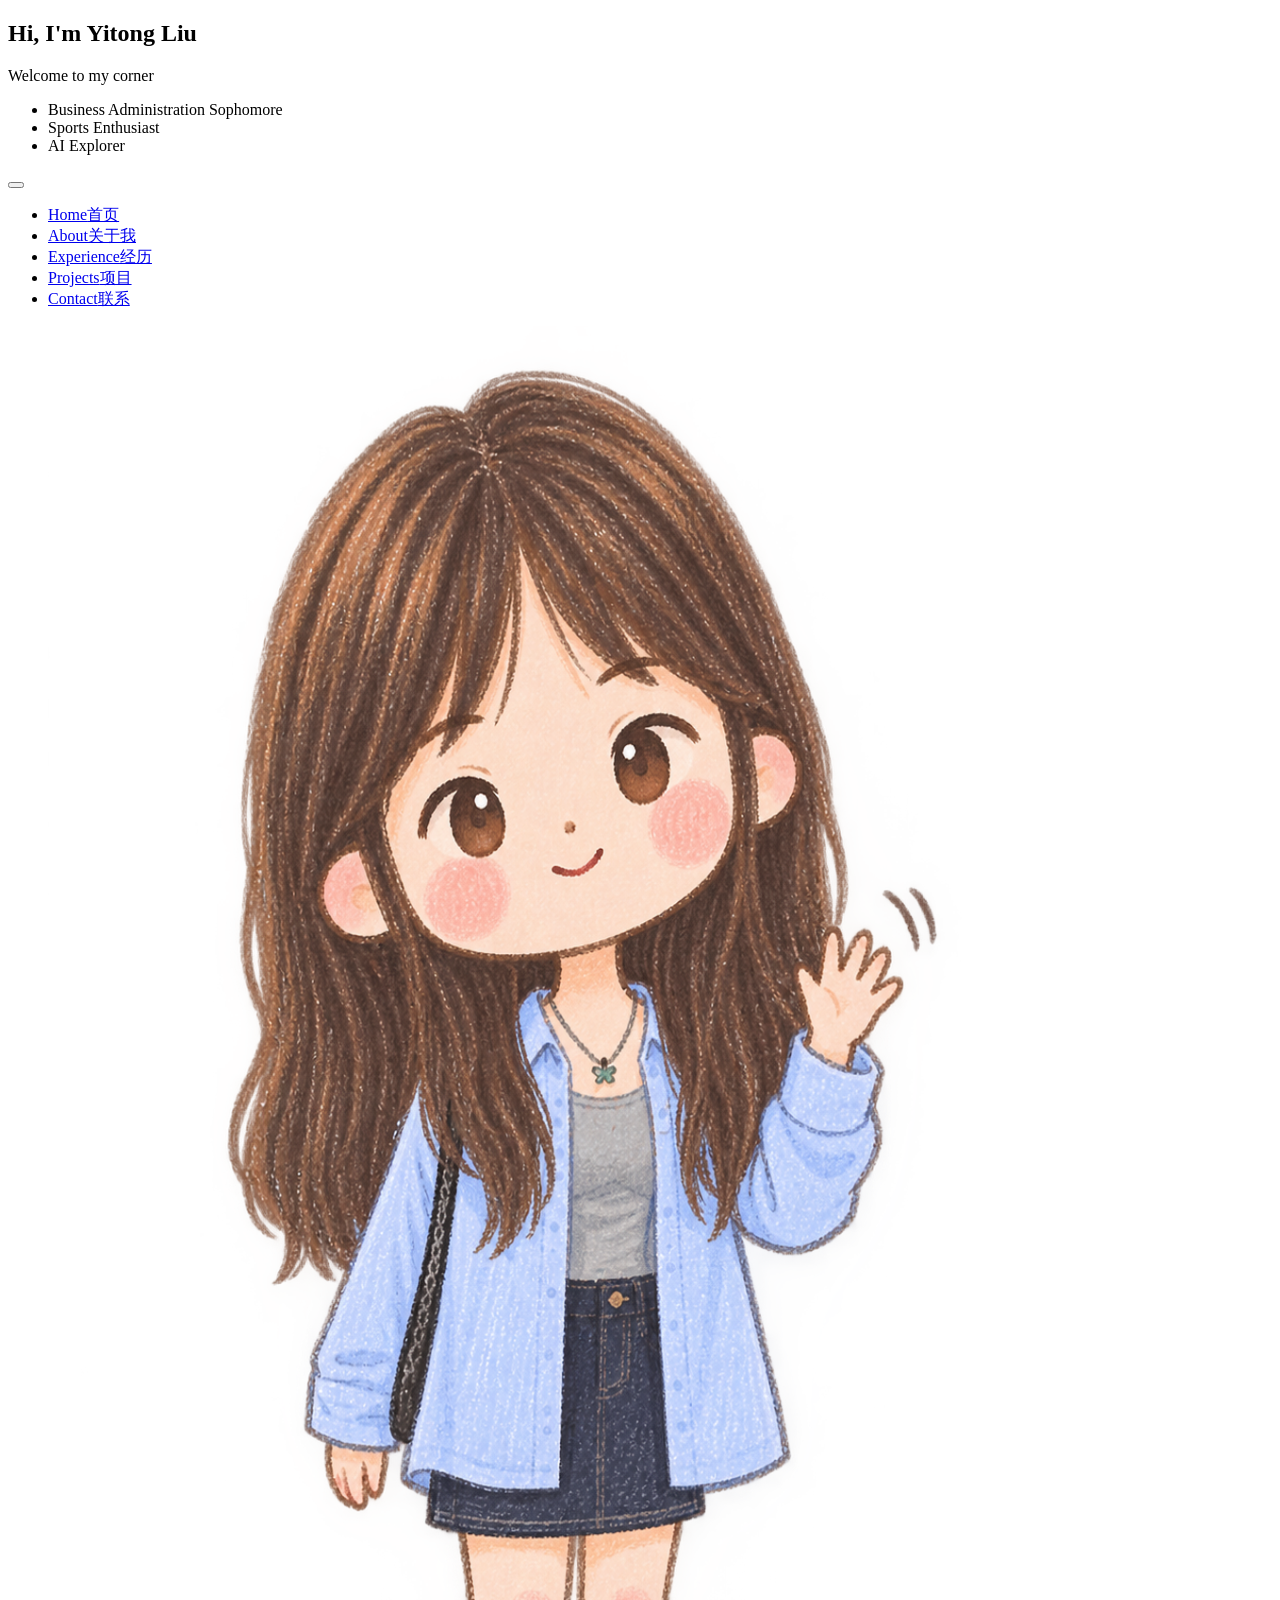
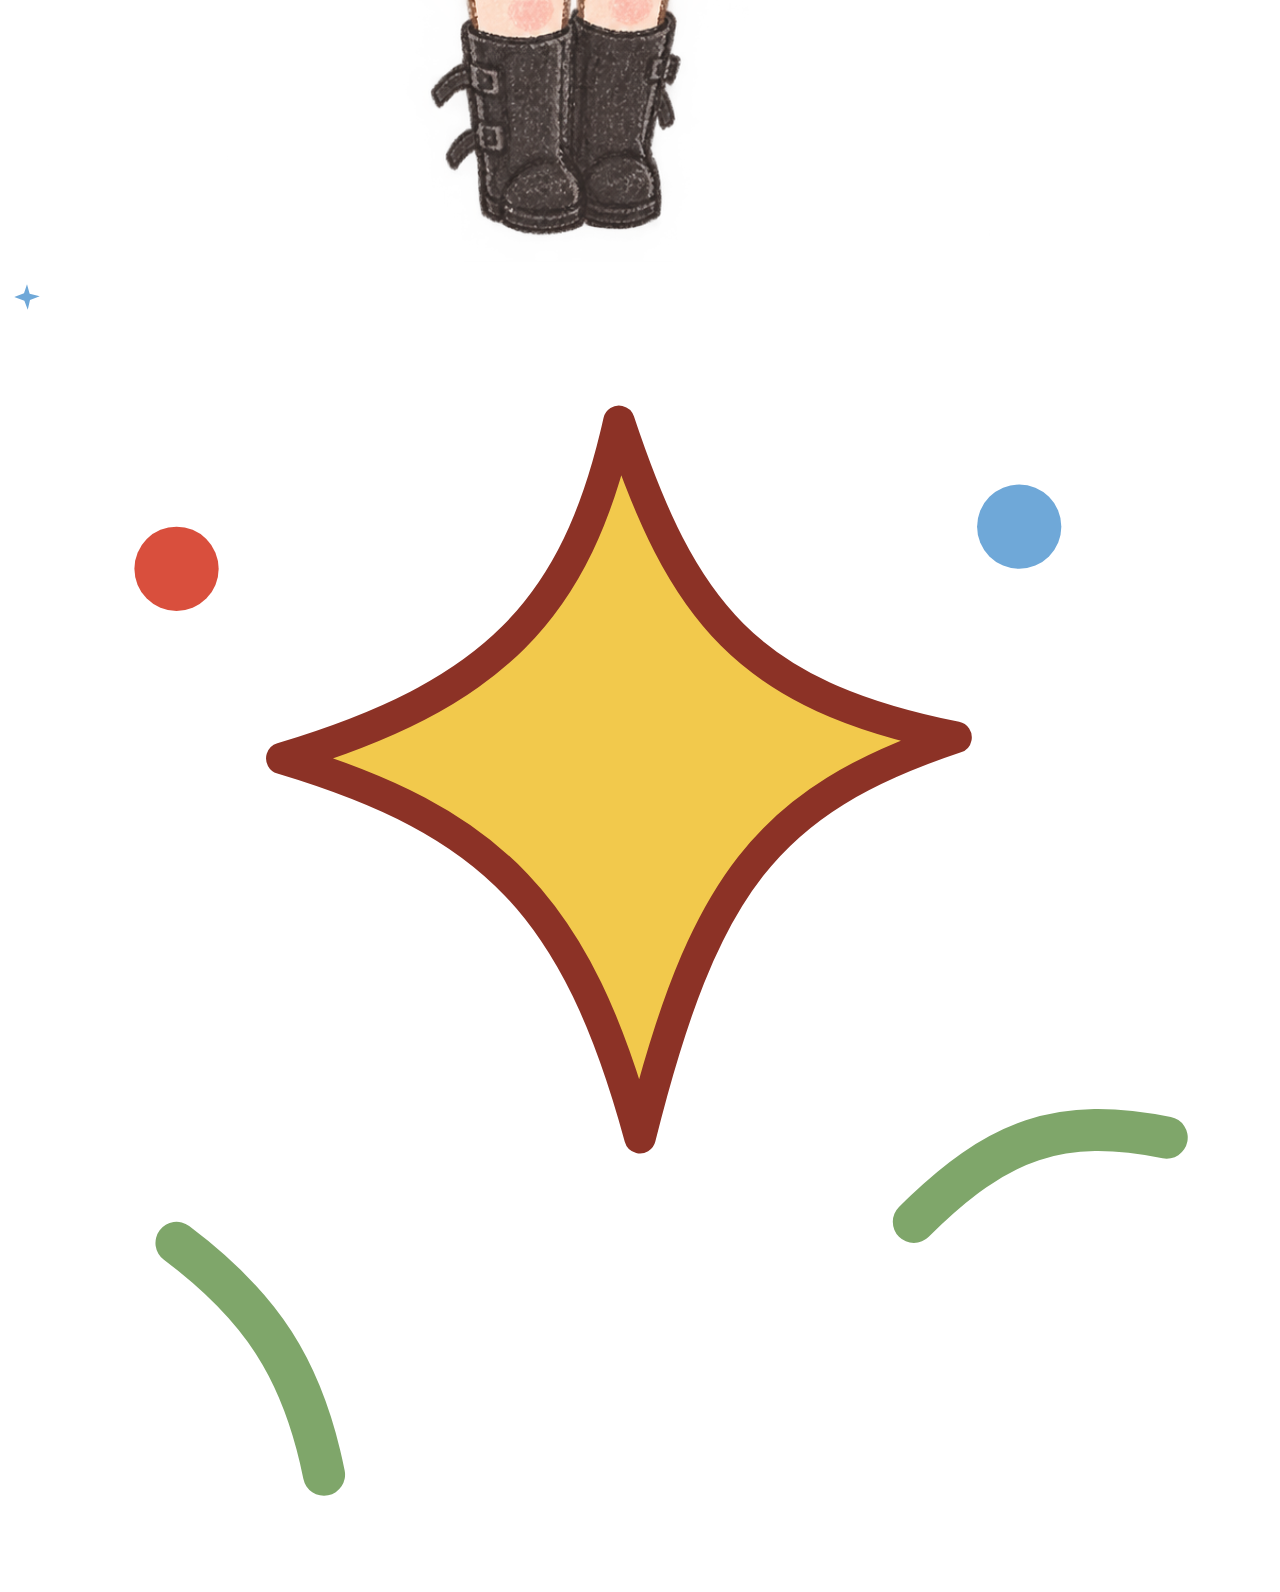
==== index.html @ 37c13857 "Add files via upload" ====
<!DOCTYPE html>
<html lang="zh-CN">
<head>
  <meta charset="UTF-8">
  <meta name="viewport" content="width=device-width, initial-scale=1.0">
  <!-- 【需填写】网站名称 -->
  <title>My Corner</title>
  <!-- 【需填写】网站简介，用于搜索引擎和分享卡片 -->
  <meta name="description" content="My Corner — Yitong Liu 的个人角落：AI Explorer · Business Administration Sophomore · Sports Enthusiast · Lifelong Learner。">
  <!-- 分享卡片基础信息（og:image 请后续替换为真实分享图 assets/images/og-cover.png） -->
  <meta property="og:title" content="My Corner">
  <meta property="og:description" content="Yitong Liu 的个人角落：经历、项目与联系。">
  <meta property="og:type" content="website">
  <!-- 【需填写】准备分享卡片图片，并替换为实际图片路径 -->
  <meta property="og:image" content="assets/images/og-cover.png">
  <link rel="icon" type="image/svg+xml" href="assets/images/favicon.svg">
  <link rel="stylesheet" href="assets/css/style.css">
</head>
<body class="home-page">

  <main class="hero">
    <div class="hero-inner">
      <!-- 左侧：个人介绍（仅英文关键词） -->
      <section class="hero-text" aria-label="个人介绍">
        <!-- 【需填写】姓名 -->
        <h1 class="hero-title">Hi, I'm Yitong Liu</h1>
        <!-- 【需填写】首页欢迎语 -->
        <p class="hero-name">Welcome to my corner</p>
        <!-- 【需填写】个人标签，可按需增删 -->
        <ul class="keywords">
          <li>Business Administration Sophomore</li>
          <li>Sports Enthusiast</li>
          <li>AI Explorer</li>
        </ul>
        <!-- 首页导航放在个人简介下方 -->
        <nav class="site-nav" aria-label="主导航">
          <button class="nav-toggle" type="button" aria-expanded="false" aria-controls="nav-menu" aria-label="打开菜单">
            <span></span><span></span><span></span>
          </button>
          <ul class="nav-menu" id="nav-menu">
            <li><a href="index.html" class="active" aria-current="page"><span class="nav-text"><span class="nav-en">Home</span><span class="nav-zh">首页</span></span></a></li>
            <li><a href="about.html"><span class="nav-text"><span class="nav-en">About</span><span class="nav-zh">关于我</span></span></a></li>
            <li><a href="experience.html"><span class="nav-text"><span class="nav-en">Experience</span><span class="nav-zh">经历</span></span></a></li>
            <li><a href="projects.html"><span class="nav-text"><span class="nav-en">Projects</span><span class="nav-zh">项目</span></span></a></li>
            <li><a href="contact.html"><span class="nav-text"><span class="nav-en">Contact</span><span class="nav-zh">联系</span></span></a></li>
          </ul>
        </nav>
      </section>

      <!-- 右侧：卡通人物形象与手绘装饰 -->
      <div class="hero-visual">
        <figure class="avatar-frame">
          <img src="character.svg" alt="Yitong Liu 的卡通形象" class="avatar-img">
        </figure>
        <span class="deco deco-apple parallax" aria-hidden="true">
          <img class="sway" src="assets/images/apple.svg" alt="">
        </span>
        <span class="deco deco-star parallax" aria-hidden="true">
          <svg viewBox="0 0 40 40" width="30" height="30"><path d="M20 3 L23.5 15.5 L37 19 L24 24 L21 37 L16.5 25 L3 20 L16 15 Z" fill="#6FA8D8"/></svg>
        </span>
        <span class="deco deco-apple-small parallax" aria-hidden="true">
          <img class="sway" src="assets/images/apple.svg" alt="">
        </span>
        <span class="deco deco-flower parallax" aria-hidden="true">
          <svg viewBox="0 0 60 60">
            <path d="M29 5 C32 14 35 18 45 20 C36 23 33 27 30 39 C27 28 23 24 13 21 C23 18 27 14 29 5 Z" fill="#F2C94C" stroke="#8C3226" stroke-width="1.5" stroke-linejoin="round"/>
            <path d="M43 43 C47 39 50 38 55 39 M8 44 C12 47 14 50 15 55" fill="none" stroke="#7FA66A" stroke-width="2" stroke-linecap="round"/>
            <circle cx="48" cy="10" r="2" fill="#6FA8D8"/>
            <circle cx="8" cy="12" r="2" fill="#D94F3D"/>
          </svg>
        </span>
      </div>
    </div>

  </main>

  <!-- ===== 访问统计（预留，填入 ID 后取消注释即可启用）=====
  Umami（推荐，需填写 website-id 后再取消本段注释）：
  <script defer src="https://cloud.umami.is/script.js" data-website-id="在这里填你的-website-id"></script>
  百度统计（需填写 ID 后再取消本段注释）：
  <script>var _hmt = _hmt || [];(function(){var hm=document.createElement("script");hm.src="https://hm.baidu.com/hm.js?在这里填你的ID";var s=document.getElementsByTagName("script")[0];s.parentNode.insertBefore(hm,s);})();</script>
  ============================================================ -->

  <script src="assets/js/main.js"></script>
</body>
</html>
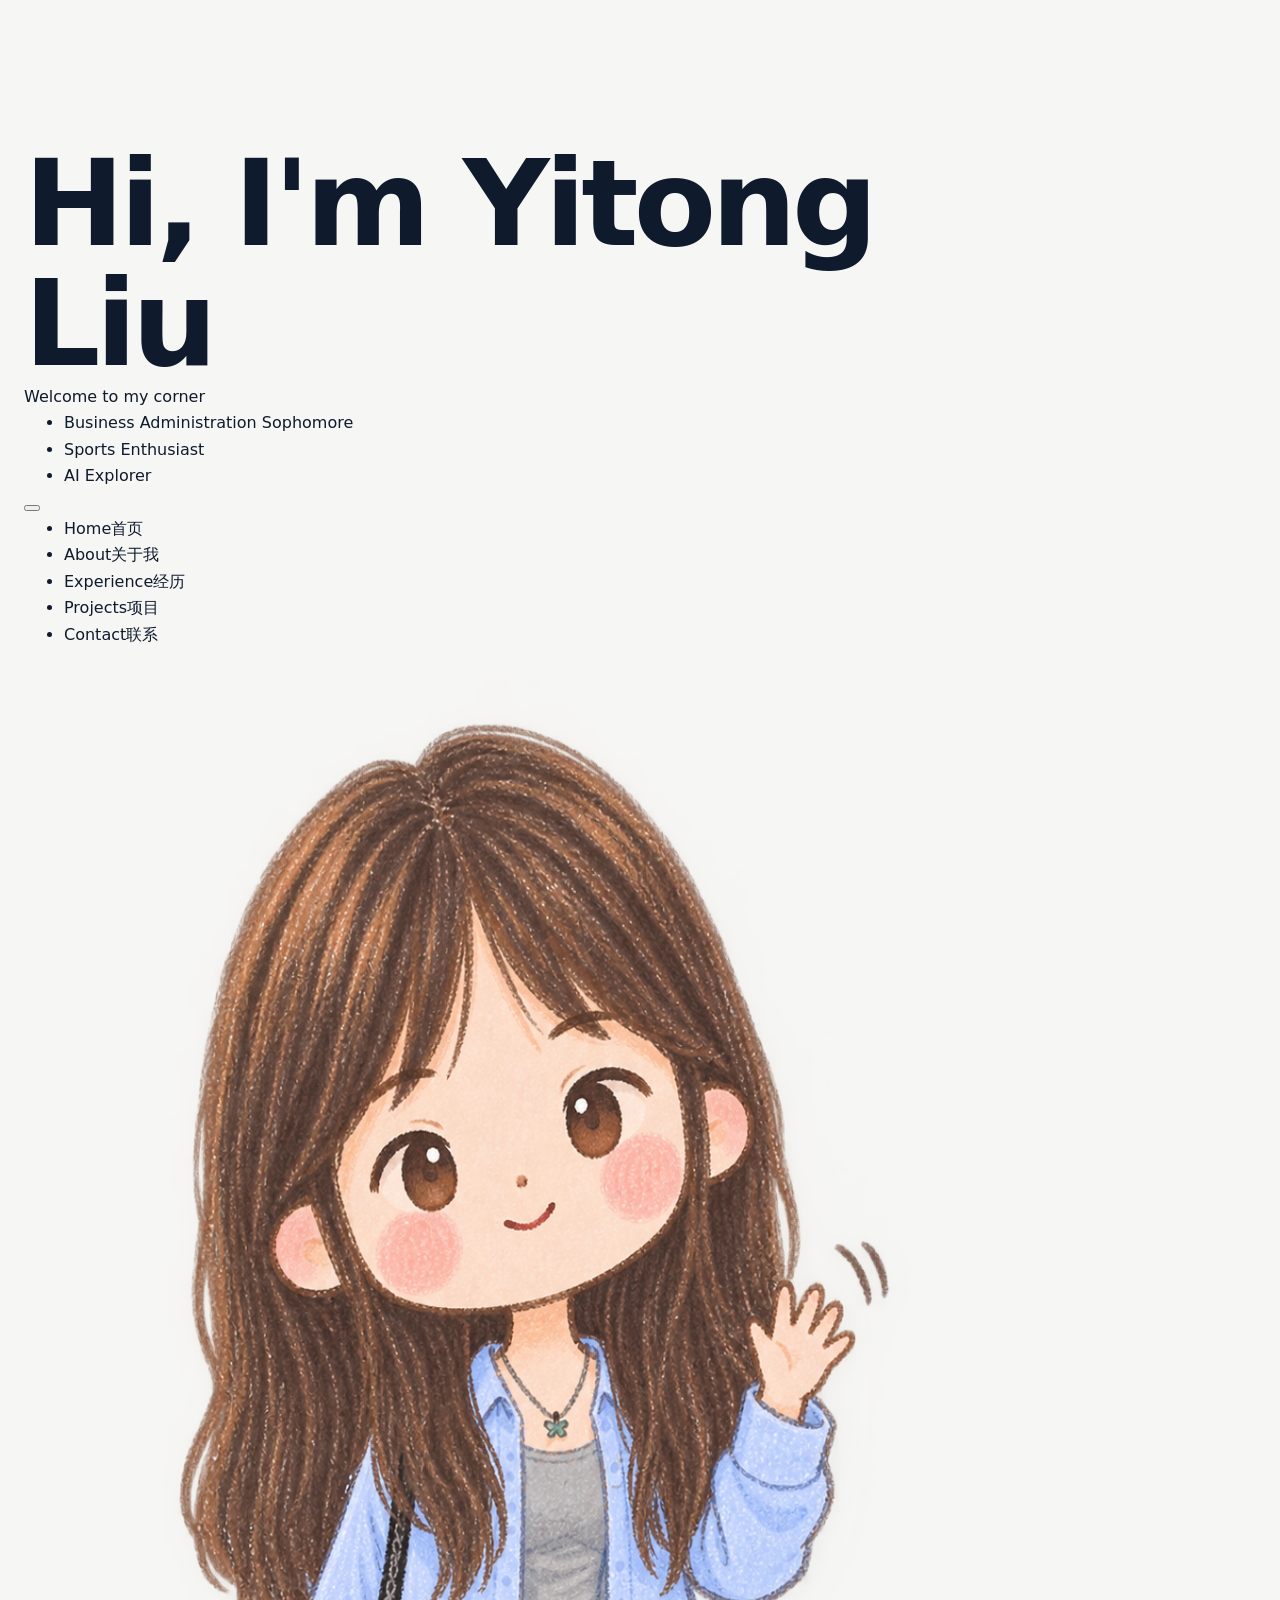
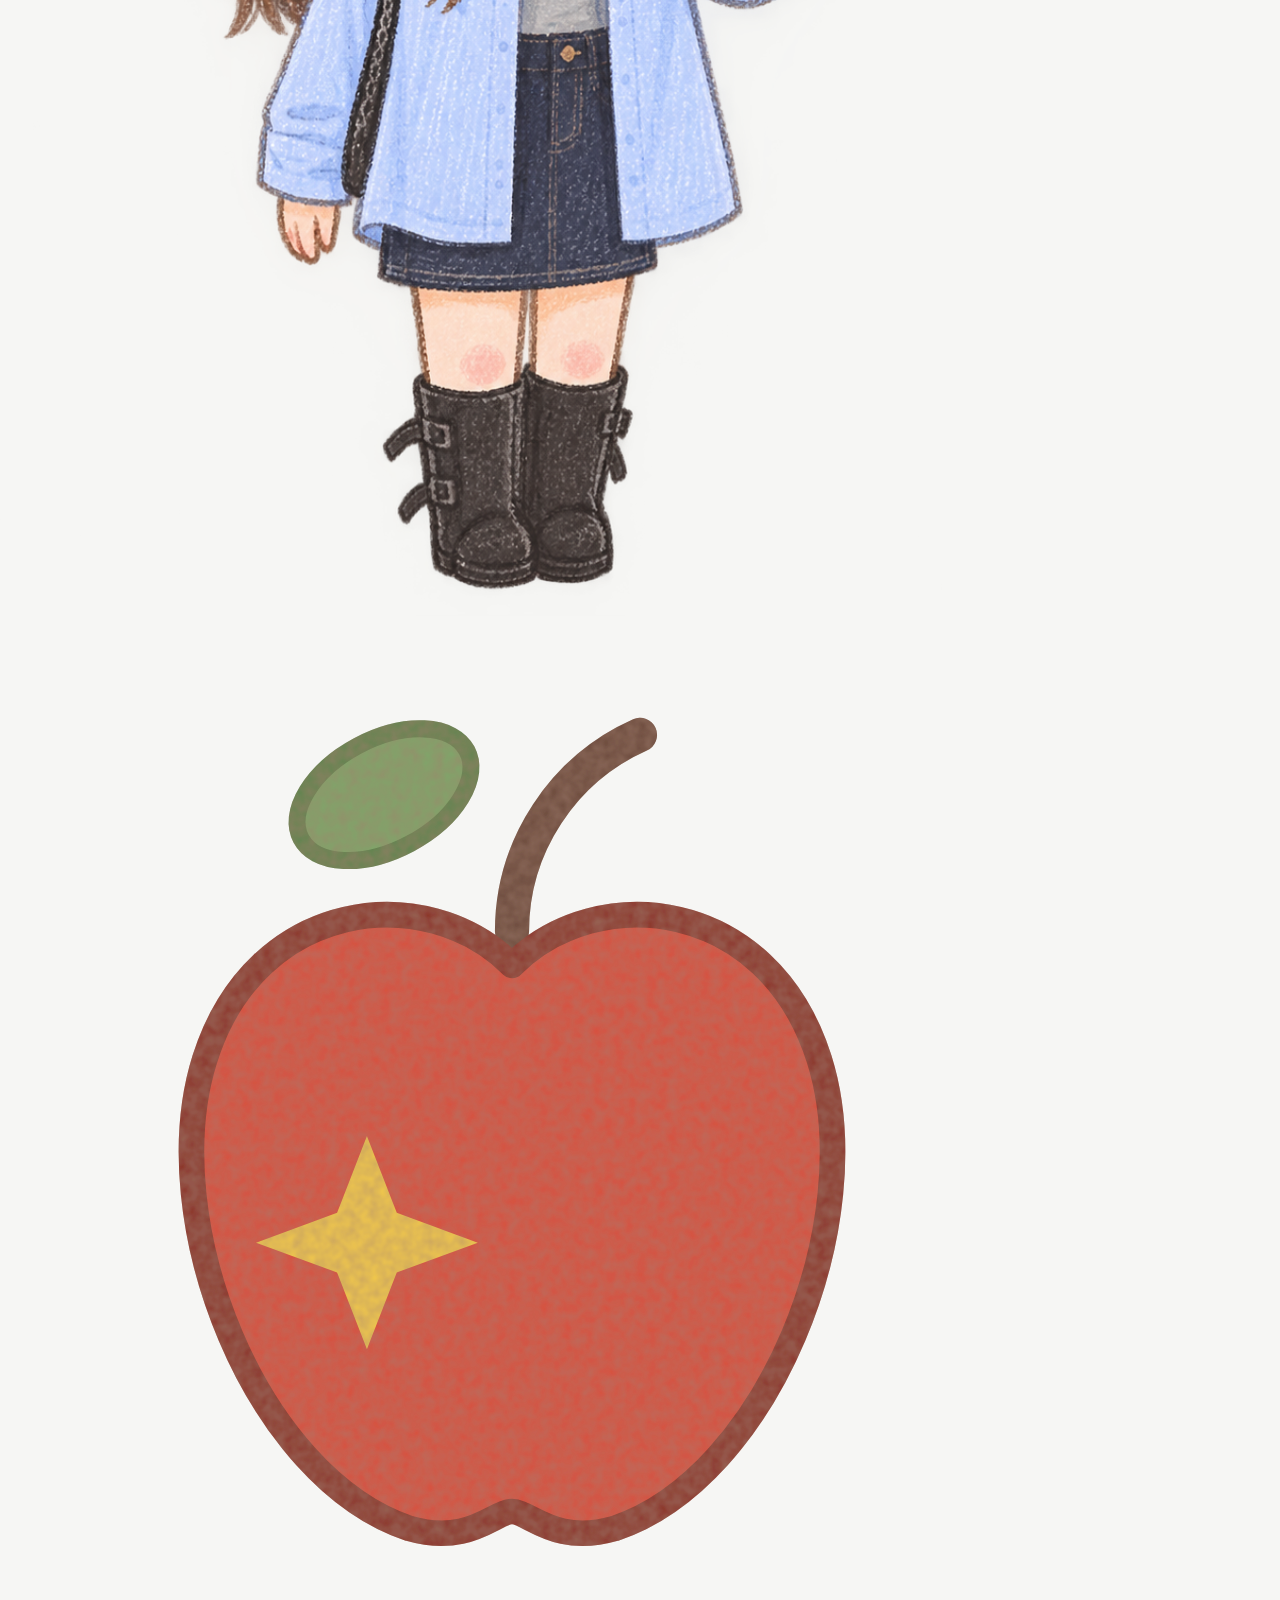
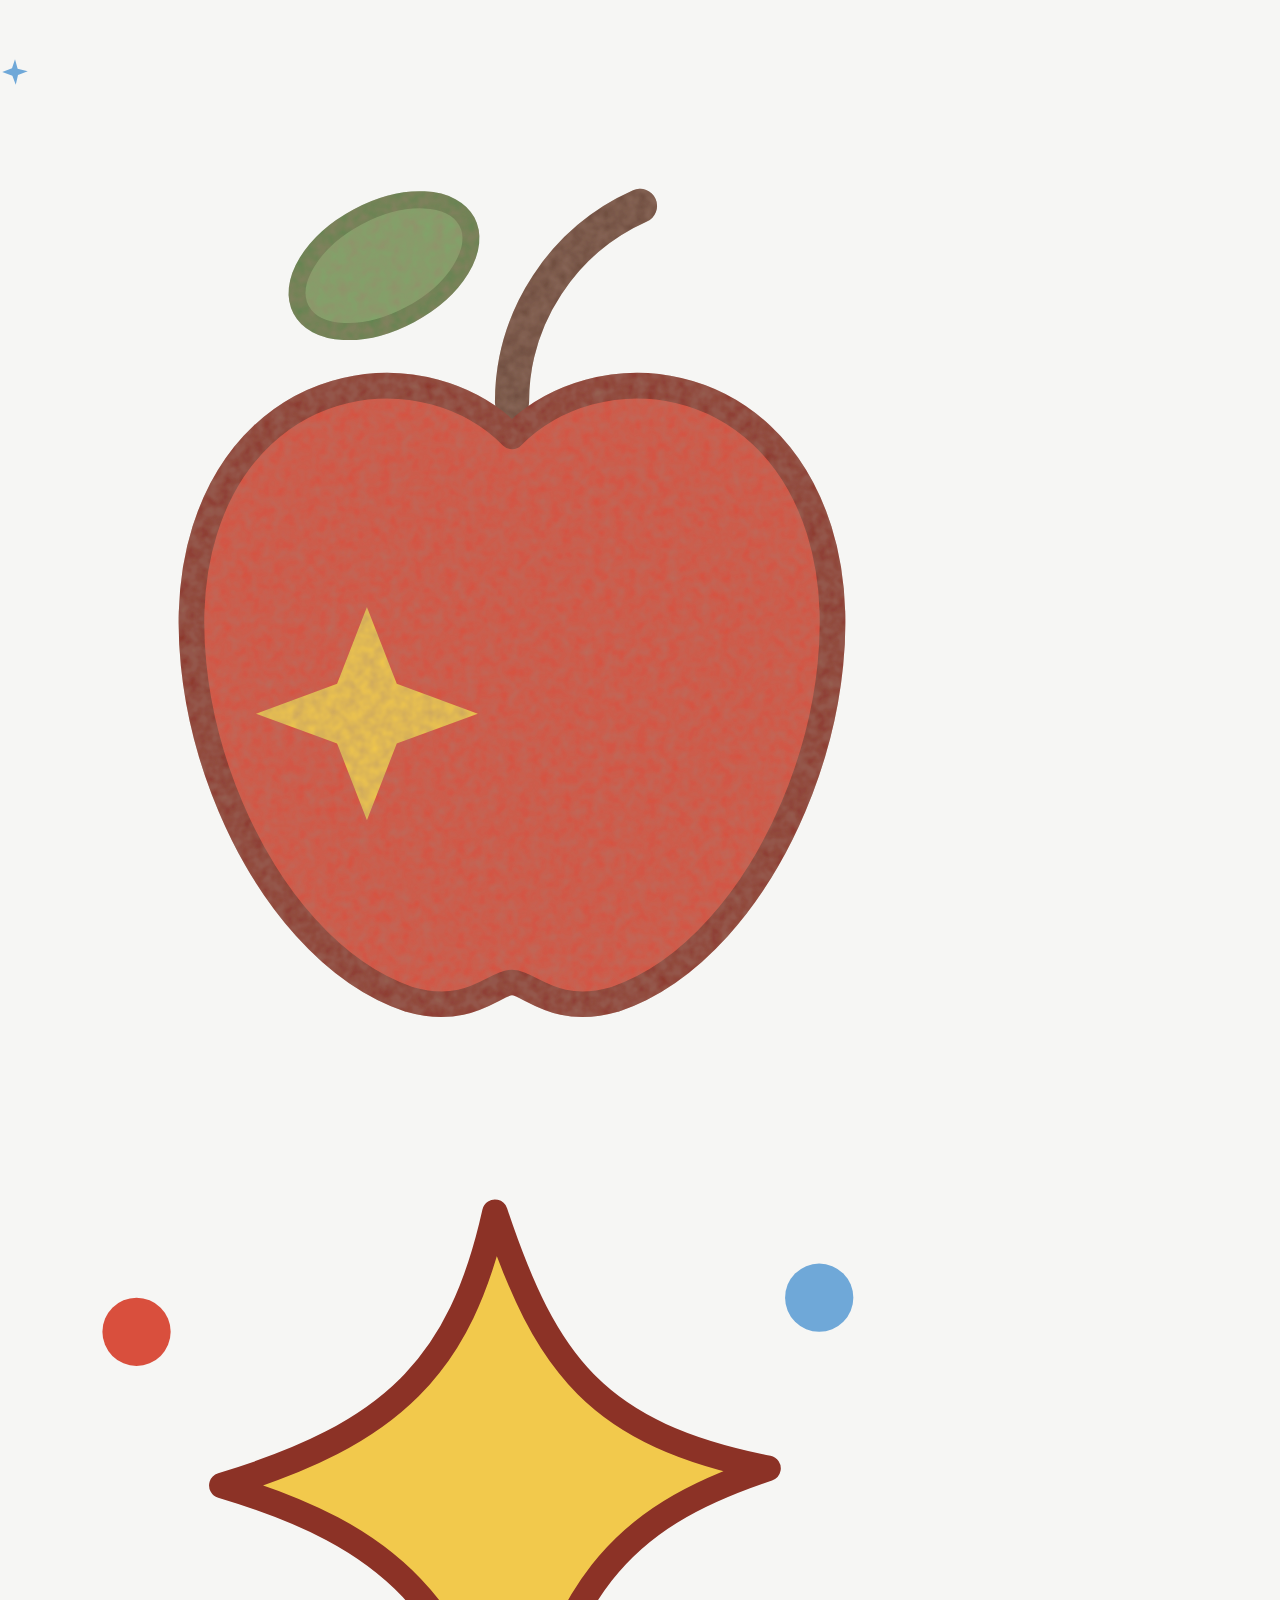
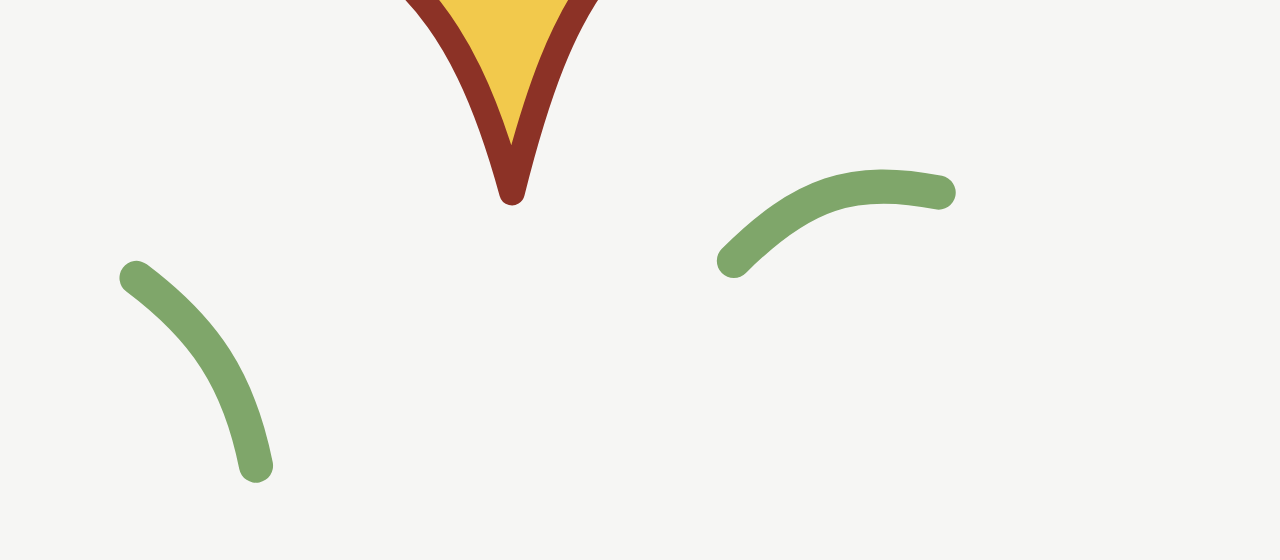
==== commit 1ad05b18: "Add files via upload" ====
--- a/index.html
+++ b/index.html
@@ -7,14 +7,14 @@
   <title>My Corner</title>
   <!-- 【需填写】网站简介，用于搜索引擎和分享卡片 -->
   <meta name="description" content="My Corner — Yitong Liu 的个人角落：AI Explorer · Business Administration Sophomore · Sports Enthusiast · Lifelong Learner。">
-  <!-- 分享卡片基础信息（og:image 请后续替换为真实分享图 assets/images/og-cover.png） -->
+  <!-- 分享卡片基础信息（og:image 请后续替换为真实分享图 og-cover.png） -->
   <meta property="og:title" content="My Corner">
   <meta property="og:description" content="Yitong Liu 的个人角落：经历、项目与联系。">
   <meta property="og:type" content="website">
   <!-- 【需填写】准备分享卡片图片，并替换为实际图片路径 -->
-  <meta property="og:image" content="assets/images/og-cover.png">
-  <link rel="icon" type="image/svg+xml" href="assets/images/favicon.svg">
-  <link rel="stylesheet" href="assets/css/style.css">
+  <meta property="og:image" content="og-cover.png">
+  <link rel="icon" type="image/svg+xml" href="favicon.svg">
+  <link rel="stylesheet" href="style.css">
 </head>
 <body class="home-page">
 
@@ -53,13 +53,13 @@
           <img src="character.svg" alt="Yitong Liu 的卡通形象" class="avatar-img">
         </figure>
         <span class="deco deco-apple parallax" aria-hidden="true">
-          <img class="sway" src="assets/images/apple.svg" alt="">
+          <img class="sway" src="apple.svg" alt="">
         </span>
         <span class="deco deco-star parallax" aria-hidden="true">
           <svg viewBox="0 0 40 40" width="30" height="30"><path d="M20 3 L23.5 15.5 L37 19 L24 24 L21 37 L16.5 25 L3 20 L16 15 Z" fill="#6FA8D8"/></svg>
         </span>
         <span class="deco deco-apple-small parallax" aria-hidden="true">
-          <img class="sway" src="assets/images/apple.svg" alt="">
+          <img class="sway" src="apple.svg" alt="">
         </span>
         <span class="deco deco-flower parallax" aria-hidden="true">
           <svg viewBox="0 0 60 60">
@@ -81,6 +81,6 @@
   <script>var _hmt = _hmt || [];(function(){var hm=document.createElement("script");hm.src="https://hm.baidu.com/hm.js?在这里填你的ID";var s=document.getElementsByTagName("script")[0];s.parentNode.insertBefore(hm,s);})();</script>
   ============================================================ -->
 
-  <script src="assets/js/main.js"></script>
+  <script src="main.js"></script>
 </body>
 </html>
--- a/style.css
+++ b/style.css
@@ -0,0 +1,99 @@
+/* ===== Tokens：改颜色/字体只需改这里 ===== */
+:root{
+  --bg:#F6F6F4; --ink:#0F1B2D; --navy:#14233B; --gray:#E4E5E6; --mute:#6B7280; --accent:#2F5BEA;
+  --font:"Inter","Helvetica Neue","PingFang SC","Microsoft YaHei",system-ui,sans-serif;
+  --r:16px;
+}
+*{box-sizing:border-box;margin:0}
+html{scroll-behavior:smooth;scroll-padding-top:70px}
+body{background:var(--bg);color:var(--ink);font:16px/1.65 var(--font)}
+a{color:inherit;text-decoration:none}
+:focus-visible{outline:2px solid var(--accent);outline-offset:3px}
+section,footer{max-width:1100px;margin:0 auto;padding:96px 24px 32px}
+h1{font-size:clamp(56px,10vw,120px);line-height:1;letter-spacing:-.04em}
+h2{font-size:clamp(36px,6vw,64px);letter-spacing:-.03em;margin-bottom:24px}
+h3{font-size:20px;margin:32px 0 12px}
+.muted{color:var(--mute)} .lead{font-size:20px;margin:20px 0}
+
+/* Nav */
+.nav{position:sticky;top:0;z-index:10;display:flex;justify-content:space-between;align-items:center;
+  padding:14px 24px;background:rgba(246,246,244,.88);backdrop-filter:blur(10px)}
+.logo{font-weight:700;letter-spacing:.04em}
+#menu a{margin-left:24px;color:var(--mute);transition:color .2s} #menu a:hover{color:var(--ink)}
+.burger{display:none;background:none;border:0;font-size:24px;cursor:pointer}
+
+/* Hero */
+.hero{display:grid;grid-template-columns:1.1fr 1fr;gap:48px;align-items:center;min-height:88vh;padding-top:48px}
+.roles{font-size:22px;font-weight:600;margin-top:20px;line-height:1.4}
+.btn{display:inline-block;padding:12px 24px;border-radius:99px;background:var(--ink);color:var(--bg);margin-right:8px;transition:background .2s}
+.btn:hover{background:var(--accent)} .btn.ghost{background:none;color:var(--ink);border:1px solid var(--ink)}
+.btn.ghost:hover{background:var(--gray)}
+
+/* Placeholder 图片：没有真实图片时显示深蓝渐变块 */
+.ph{background:linear-gradient(135deg,var(--navy),#3A4E6E);border-radius:var(--r);background-size:cover;background-position:center;overflow:hidden}
+.hero-img{aspect-ratio:4/5}
+
+.cols{display:grid;grid-template-columns:1fr 1fr;gap:48px}
+.chips{display:flex;flex-wrap:wrap;gap:8px;margin:12px 0 24px}
+.chips button{padding:6px 16px;border-radius:99px;border:1px solid var(--gray);background:none;font:inherit;cursor:pointer}
+.chips button.on{background:var(--ink);color:var(--bg);border-color:var(--ink)}
+
+/* Timeline */
+.timeline{border-left:2px solid var(--gray);padding-left:24px}
+.item{padding:14px 0;border-bottom:1px solid var(--gray);cursor:pointer}
+.item summary{list-style:none;cursor:pointer}
+.item summary::-webkit-details-marker{display:none}
+.item small{color:var(--mute);display:block}
+.item strong{font-size:18px}
+.item .more{padding-top:10px;color:#333}
+.item ul{padding-left:20px}
+
+/* Grids & cards */
+.grid{display:grid;grid-template-columns:repeat(auto-fill,minmax(280px,1fr));gap:20px}
+.card{background:#fff;border-radius:var(--r);overflow:hidden;transition:transform .25s}
+.card:hover{transform:translateY(-3px)}
+.card .ph{aspect-ratio:16/10;border-radius:0}
+.card div.b{padding:16px 18px}
+.card small{color:var(--accent)}
+
+/* Photography masonry */
+.masonry{columns:3 240px;column-gap:14px}
+.masonry .ph{margin-bottom:14px;cursor:zoom-in;transition:transform .35s}
+.masonry .ph:hover{transform:scale(1.02)}
+
+/* Sports / contact */
+.stats{display:flex;gap:48px;flex-wrap:wrap;margin:24px 0}
+.stats b{display:block;font-size:48px;line-height:1.1}
+.list>div{display:flex;justify-content:space-between;gap:16px;padding:14px 0;border-bottom:1px solid var(--gray)}
+footer{color:var(--mute);font-size:14px}
+
+/* Lightbox */
+.lightbox{position:fixed;inset:0;background:rgba(10,15,25,.94);display:flex;align-items:center;justify-content:center;z-index:20}
+.lightbox[hidden]{display:none}
+.lightbox img{max-width:92vw;max-height:88vh;border-radius:8px}
+.lightbox button{position:absolute;top:16px;right:24px;font-size:40px;color:#fff;background:none;border:0;cursor:pointer}
+
+/* 唯一的入场动画：首屏文字 */
+.hero-text{animation:up .8s ease both}
+@keyframes up{from{opacity:0;transform:translateY(16px)}}
+@media (prefers-reduced-motion:reduce){*{animation:none!important;transition:none!important;scroll-behavior:auto!important}}
+
+/* Mobile / Tablet */
+@media (max-width:820px){
+  .burger{display:block}
+  #menu{display:none;position:absolute;top:100%;left:0;right:0;background:var(--bg);padding:8px 24px 16px}
+  #menu.open{display:block} #menu a{display:block;margin:0;padding:10px 0}
+  .hero,.cols{grid-template-columns:1fr}
+  .hero{min-height:auto}
+  .masonry{columns:2 140px}
+  section{padding-top:64px}
+}
+
+/* ===== 项目详情页 ===== */
+.project{max-width:820px;margin:0 auto;padding:64px 24px 32px}
+.project h1{font-size:clamp(40px,7vw,72px);margin:8px 0 16px}
+.project .cover{aspect-ratio:16/9;margin:32px 0}
+.project .block{padding:24px 0;border-top:1px solid var(--gray)}
+.project .block h3{margin-top:0}
+.gallery{display:grid;grid-template-columns:repeat(auto-fit,minmax(240px,1fr));gap:16px;margin-top:32px}
+.gallery .ph{aspect-ratio:4/3}
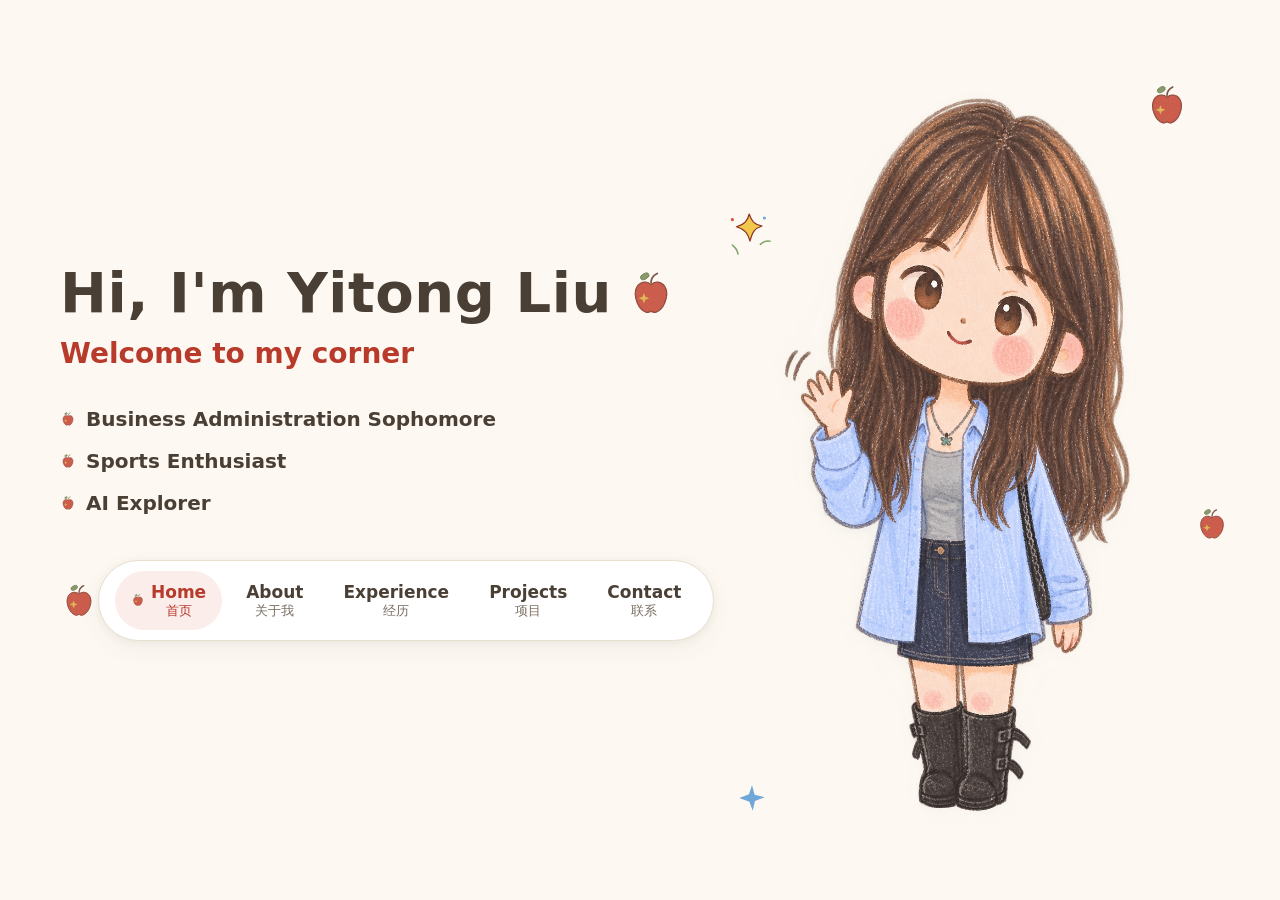
==== commit b3b38462: "Add files via upload 增加了导航栏旁边的苹果图标" ====
--- a/index.html
+++ b/index.html
@@ -14,7 +14,7 @@
   <!-- 【需填写】准备分享卡片图片，并替换为实际图片路径 -->
   <meta property="og:image" content="og-cover.png">
   <link rel="icon" type="image/svg+xml" href="favicon.svg">
-  <link rel="stylesheet" href="style.css">
+  <link rel="stylesheet" href="style.css?v=20260929-0924">
 </head>
 <body class="home-page">
 
@@ -23,7 +23,10 @@
       <!-- 左侧：个人介绍（仅英文关键词） -->
       <section class="hero-text" aria-label="个人介绍">
         <!-- 【需填写】姓名 -->
-        <h1 class="hero-title">Hi, I'm Yitong Liu</h1>
+        <h1 class="hero-title">
+          <span>Hi, I'm Yitong Liu</span>
+          <img class="hero-title-apple sway" src="apple.svg" alt="" aria-hidden="true">
+        </h1>
         <!-- 【需填写】首页欢迎语 -->
         <p class="hero-name">Welcome to my corner</p>
         <!-- 【需填写】个人标签，可按需增删 -->
@@ -34,6 +37,7 @@
         </ul>
         <!-- 首页导航放在个人简介下方 -->
         <nav class="site-nav" aria-label="主导航">
+          <img class="home-nav-apple sway" src="apple.svg" alt="" aria-hidden="true">
           <button class="nav-toggle" type="button" aria-expanded="false" aria-controls="nav-menu" aria-label="打开菜单">
             <span></span><span></span><span></span>
           </button>
--- a/style.css
+++ b/style.css
@@ -1,99 +1,678 @@
-/* ===== Tokens：改颜色/字体只需改这里 ===== */
-:root{
-  --bg:#F6F6F4; --ink:#0F1B2D; --navy:#14233B; --gray:#E4E5E6; --mute:#6B7280; --accent:#2F5BEA;
-  --font:"Inter","Helvetica Neue","PingFang SC","Microsoft YaHei",system-ui,sans-serif;
-  --r:16px;
-}
-*{box-sizing:border-box;margin:0}
-html{scroll-behavior:smooth;scroll-padding-top:70px}
-body{background:var(--bg);color:var(--ink);font:16px/1.65 var(--font)}
-a{color:inherit;text-decoration:none}
-:focus-visible{outline:2px solid var(--accent);outline-offset:3px}
-section,footer{max-width:1100px;margin:0 auto;padding:96px 24px 32px}
-h1{font-size:clamp(56px,10vw,120px);line-height:1;letter-spacing:-.04em}
-h2{font-size:clamp(36px,6vw,64px);letter-spacing:-.03em;margin-bottom:24px}
-h3{font-size:20px;margin:32px 0 12px}
-.muted{color:var(--mute)} .lead{font-size:20px;margin:20px 0}
-
-/* Nav */
-.nav{position:sticky;top:0;z-index:10;display:flex;justify-content:space-between;align-items:center;
-  padding:14px 24px;background:rgba(246,246,244,.88);backdrop-filter:blur(10px)}
-.logo{font-weight:700;letter-spacing:.04em}
-#menu a{margin-left:24px;color:var(--mute);transition:color .2s} #menu a:hover{color:var(--ink)}
-.burger{display:none;background:none;border:0;font-size:24px;cursor:pointer}
-
-/* Hero */
-.hero{display:grid;grid-template-columns:1.1fr 1fr;gap:48px;align-items:center;min-height:88vh;padding-top:48px}
-.roles{font-size:22px;font-weight:600;margin-top:20px;line-height:1.4}
-.btn{display:inline-block;padding:12px 24px;border-radius:99px;background:var(--ink);color:var(--bg);margin-right:8px;transition:background .2s}
-.btn:hover{background:var(--accent)} .btn.ghost{background:none;color:var(--ink);border:1px solid var(--ink)}
-.btn.ghost:hover{background:var(--gray)}
-
-/* Placeholder 图片：没有真实图片时显示深蓝渐变块 */
-.ph{background:linear-gradient(135deg,var(--navy),#3A4E6E);border-radius:var(--r);background-size:cover;background-position:center;overflow:hidden}
-.hero-img{aspect-ratio:4/5}
-
-.cols{display:grid;grid-template-columns:1fr 1fr;gap:48px}
-.chips{display:flex;flex-wrap:wrap;gap:8px;margin:12px 0 24px}
-.chips button{padding:6px 16px;border-radius:99px;border:1px solid var(--gray);background:none;font:inherit;cursor:pointer}
-.chips button.on{background:var(--ink);color:var(--bg);border-color:var(--ink)}
-
-/* Timeline */
-.timeline{border-left:2px solid var(--gray);padding-left:24px}
-.item{padding:14px 0;border-bottom:1px solid var(--gray);cursor:pointer}
-.item summary{list-style:none;cursor:pointer}
-.item summary::-webkit-details-marker{display:none}
-.item small{color:var(--mute);display:block}
-.item strong{font-size:18px}
-.item .more{padding-top:10px;color:#333}
-.item ul{padding-left:20px}
-
-/* Grids & cards */
-.grid{display:grid;grid-template-columns:repeat(auto-fill,minmax(280px,1fr));gap:20px}
-.card{background:#fff;border-radius:var(--r);overflow:hidden;transition:transform .25s}
-.card:hover{transform:translateY(-3px)}
-.card .ph{aspect-ratio:16/10;border-radius:0}
-.card div.b{padding:16px 18px}
-.card small{color:var(--accent)}
-
-/* Photography masonry */
-.masonry{columns:3 240px;column-gap:14px}
-.masonry .ph{margin-bottom:14px;cursor:zoom-in;transition:transform .35s}
-.masonry .ph:hover{transform:scale(1.02)}
-
-/* Sports / contact */
-.stats{display:flex;gap:48px;flex-wrap:wrap;margin:24px 0}
-.stats b{display:block;font-size:48px;line-height:1.1}
-.list>div{display:flex;justify-content:space-between;gap:16px;padding:14px 0;border-bottom:1px solid var(--gray)}
-footer{color:var(--mute);font-size:14px}
-
-/* Lightbox */
-.lightbox{position:fixed;inset:0;background:rgba(10,15,25,.94);display:flex;align-items:center;justify-content:center;z-index:20}
-.lightbox[hidden]{display:none}
-.lightbox img{max-width:92vw;max-height:88vh;border-radius:8px}
-.lightbox button{position:absolute;top:16px;right:24px;font-size:40px;color:#fff;background:none;border:0;cursor:pointer}
-
-/* 唯一的入场动画：首屏文字 */
-.hero-text{animation:up .8s ease both}
-@keyframes up{from{opacity:0;transform:translateY(16px)}}
-@media (prefers-reduced-motion:reduce){*{animation:none!important;transition:none!important;scroll-behavior:auto!important}}
-
-/* Mobile / Tablet */
-@media (max-width:820px){
-  .burger{display:block}
-  #menu{display:none;position:absolute;top:100%;left:0;right:0;background:var(--bg);padding:8px 24px 16px}
-  #menu.open{display:block} #menu a{display:block;margin:0;padding:10px 0}
-  .hero,.cols{grid-template-columns:1fr}
-  .hero{min-height:auto}
-  .masonry{columns:2 140px}
-  section{padding-top:64px}
-}
-
-/* ===== 项目详情页 ===== */
-.project{max-width:820px;margin:0 auto;padding:64px 24px 32px}
-.project h1{font-size:clamp(40px,7vw,72px);margin:8px 0 16px}
-.project .cover{aspect-ratio:16/9;margin:32px 0}
-.project .block{padding:24px 0;border-top:1px solid var(--gray)}
-.project .block h3{margin-top:0}
-.gallery{display:grid;grid-template-columns:repeat(auto-fit,minmax(240px,1fr));gap:16px;margin-top:32px}
-.gallery .ph{aspect-ratio:4/3}
+/* ============================================================
+   My Corner · 全站样式表
+   设计规范 v2：奶油手绘 · 一颗苹果 · 轻轻呼吸 · 干净的可爱
+   维护提示：改颜色 / 字号 / 间距只需修改下方 :root 变量
+   ============================================================ */
+
+/* ---------- 1. 设计变量 ---------- */
+:root {
+  /* 色彩系统 */
+  --bg-cream: #FDF9F2;        /* 主背景·奶油白 */
+  --bg-soft: #F5F1E8;         /* 次级背景 */
+  --surface: #FFFFFF;         /* 卡片 / 导航浮层 */
+  --apple-red: #D94F3D;       /* 苹果红：仅大按钮 / 大字号 / 装饰 */
+  --apple-red-deep: #B83A2A;  /* 深苹果红：文字级红色、hover 加深 */
+  --apple-line: #8C3226;      /* 苹果描边色（蜡笔勾线） */
+  --leaf-green: #7FA66A;      /* 叶绿：叶子、标签、焦点描边 */
+  --stem-brown: #6B4A3A;      /* 果柄棕 */
+  --star-blue: #6FA8D8;       /* 点缀小星星 */
+  --sun-yellow: #F2C94C;      /* 苹果高光星、小点缀 */
+  --ink: #4A3F35;             /* 正文·暖深棕灰 */
+  --ink-soft: #7A6E62;        /* 次要文字 */
+  --line-warm: #E8DFCF;       /* 分割线 / 描边·纸感暖米 */
+  --highlight: #FBEDEA;       /* 浅粉底：hover / 当前态 */
+
+  /* 字体系统（不加载任何外部字体文件，全部使用系统字体） */
+  --font-title: ui-rounded, "Quicksand", "PingFang SC", "Microsoft YaHei", system-ui, sans-serif;
+  --font-body: "Quicksand", system-ui, -apple-system, "Segoe UI", "PingFang SC", "Microsoft YaHei", sans-serif;
+
+  /* 字号层级（基准 16px） */
+  --fs-hero: 3.5rem;    /* 56px 首页大标题 */
+  --fs-h1: 2.5rem;      /* 40px 内页大标题 */
+  --fs-h2: 1.75rem;     /* 28px 模块标题 */
+  --fs-h3: 1.25rem;     /* 20px 卡片标题 */
+  --fs-body: 1rem;      /* 16px 正文 */
+  --fs-small: 0.875rem; /* 14px 辅助说明 */
+  --fs-tiny: 0.75rem;   /* 12px 页脚 */
+
+  /* 间距系统（4px 基准） */
+  --space-xs: 4px;
+  --space-sm: 8px;
+  --space-md: 16px;
+  --space-lg: 24px;
+  --space-xl: 40px;
+  --space-xxl: 64px;
+
+  /* 圆角 */
+  --radius-sm: 10px;
+  --radius-md: 18px;
+  --radius-lg: 28px;
+  --radius-pill: 999px;
+
+  /* 阴影（轻量暖色调） */
+  --shadow-card: 0 2px 8px rgba(74, 63, 53, .06), 0 8px 24px rgba(74, 63, 53, .05);
+  --shadow-hover: 0 4px 12px rgba(74, 63, 53, .10), 0 12px 32px rgba(74, 63, 53, .08);
+}
+
+/* ---------- 2. 基础重置 ---------- */
+*, *::before, *::after { box-sizing: border-box; margin: 0; padding: 0; }
+
+html { scroll-behavior: smooth; }
+
+body {
+  font-family: var(--font-body);
+  font-size: var(--fs-body);
+  line-height: 1.7;
+  color: var(--ink);
+  background: var(--bg-cream);
+  -webkit-font-smoothing: antialiased;
+  min-height: 100svh;
+  display: flex;
+  flex-direction: column;
+}
+
+img { max-width: 100%; display: block; }
+a { color: var(--apple-red-deep); }
+main { flex: 1; }
+
+/* 键盘可达性：统一的焦点样式 */
+a:focus-visible, button:focus-visible,
+input:focus-visible, textarea:focus-visible {
+  outline: 2px solid var(--leaf-green);
+  outline-offset: 2px;
+}
+
+/* ---------- 3. 按钮 ---------- */
+.btn {
+  display: inline-flex;
+  align-items: center;
+  gap: var(--space-sm);
+  padding: 12px 28px;
+  border-radius: var(--radius-pill);
+  border: 1.5px solid transparent;
+  font-family: var(--font-title);
+  font-size: var(--fs-body);
+  font-weight: 600;
+  text-decoration: none;
+  cursor: pointer;
+  transition: transform .25s ease-out, box-shadow .25s ease-out,
+              background-color .25s ease-out, color .25s ease-out;
+}
+.btn-primary { background: var(--apple-red); color: #FFFFFF; }
+.btn-primary:hover { background: var(--apple-red-deep); transform: translateY(-2px); box-shadow: var(--shadow-hover); }
+.btn-secondary { background: var(--surface); color: var(--apple-red-deep); border-color: var(--apple-red-deep); }
+.btn-secondary:hover { background: var(--highlight); transform: translateY(-2px); box-shadow: var(--shadow-hover); }
+
+/* ---------- 4. 导航（英文为主 + 中文小字） ---------- */
+.site-nav { display: flex; justify-content: center; }
+
+.nav-menu {
+  display: flex;
+  align-items: center;
+  gap: var(--space-xs);
+  list-style: none;
+  background: var(--surface);
+  border: 1.5px solid var(--line-warm);
+  border-radius: var(--radius-pill);
+  padding: 8px 12px;
+  box-shadow: var(--shadow-card);
+}
+
+.nav-menu a {
+  display: flex;
+  align-items: center;
+  gap: 6px;
+  padding: 8px 16px;
+  border-radius: var(--radius-pill);
+  text-decoration: none;
+  color: var(--ink);
+  transition: background-color .2s ease-out;
+}
+
+.nav-text { display: flex; flex-direction: column; align-items: center; line-height: 1.3; }
+.nav-en { font-family: var(--font-title); font-size: 15px; font-weight: 600; }
+.nav-zh { font-size: 12px; color: var(--ink-soft); }
+
+.nav-menu a:hover { background: var(--highlight); }
+
+/* 当前页：浅粉底 + 深苹果红 + 迷你苹果图标 */
+.nav-menu a.active { background: var(--highlight); color: var(--apple-red-deep); }
+.nav-menu a.active .nav-zh { color: var(--apple-red-deep); }
+.nav-menu a.active::before {
+  content: "";
+  width: 14px;
+  height: 14px;
+  flex: none;
+  background: url("apple.svg") center / contain no-repeat;
+}
+
+/* 汉堡按钮（桌面端隐藏） */
+.nav-toggle {
+  display: none;
+  flex-direction: column;
+  justify-content: center;
+  gap: 5px;
+  width: 44px;
+  height: 44px;
+  padding: 10px;
+  background: var(--surface);
+  border: 1.5px solid var(--line-warm);
+  border-radius: var(--radius-sm);
+  box-shadow: var(--shadow-card);
+  cursor: pointer;
+}
+.nav-toggle span {
+  display: block;
+  height: 2.5px;
+  border-radius: 2px;
+  background: var(--ink);
+  transition: transform .3s ease, opacity .3s ease;
+}
+.nav-toggle span:nth-child(2) { width: 80%; } /* 手绘感：三条线略不齐 */
+
+/* ---------- 5. 首页 ---------- */
+.hero {
+  min-height: 100svh;
+  display: flex;
+  flex-direction: column;
+  justify-content: center;
+  align-items: center;
+  gap: var(--space-xl);
+  padding: var(--space-lg);
+}
+
+.hero-inner {
+  display: grid;
+  grid-template-columns: 1.1fr 1fr;
+  align-items: center;
+  gap: var(--space-xxl);
+  width: 100%;
+  max-width: 1080px;
+}
+
+@media (min-width: 1024px) {
+  .hero-inner {
+    grid-template-columns: 1fr 1.15fr;
+    gap: var(--space-xl);
+    max-width: 1160px;
+  }
+}
+
+.hero-title {
+  display: flex;
+  align-items: center;
+  flex-wrap: wrap;
+  gap: 14px;
+  font-family: var(--font-title);
+  font-size: var(--fs-hero);
+  line-height: 1.2;
+  letter-spacing: .01em;
+}
+.hero-title-apple { width: 50px; height: auto; flex: none; }
+
+.hero-name {
+  font-family: var(--font-title);
+  font-size: var(--fs-h2);
+  font-weight: 600;
+  color: var(--apple-red-deep);
+  margin-top: var(--space-xs);
+}
+
+/* 英文关键词列表：迷你苹果做 bullet，JS 控制逐个淡入 */
+.keywords {
+  list-style: none;
+  margin-top: var(--space-lg);
+  display: flex;
+  flex-direction: column;
+  gap: var(--space-sm);
+}
+.keywords li {
+  display: flex;
+  align-items: center;
+  gap: 10px;
+  font-family: var(--font-title);
+  font-size: 1.25rem;
+  font-weight: 600;
+}
+.keywords li::before {
+  content: "";
+  width: 16px;
+  height: 16px;
+  flex: none;
+  background: url("apple.svg") center / contain no-repeat;
+}
+/* 仅在 JS 启用动画时先隐藏，避免 JS 失效导致内容不可见 */
+body.anim-ready .keywords li {
+  opacity: 0;
+  transform: translateY(8px);
+  transition: opacity .3s ease-out, transform .3s ease-out;
+}
+body.anim-ready .keywords li.show { opacity: 1; transform: none; }
+
+/* 右侧卡通形象占位区 */
+.hero-visual { position: relative; }
+
+.avatar-frame {
+  max-width: 470px;
+  margin-inline: auto;
+  aspect-ratio: 4 / 5;
+  display: flex;
+  flex-direction: column;
+  align-items: center;
+  justify-content: center;
+  gap: var(--space-sm);
+  background: transparent;
+  border: 0;
+  border-radius: 0;
+  box-shadow: none;
+  padding: 0;
+  animation: floaty 4s ease-in-out infinite;
+}
+.avatar-frame img {
+  width: 100%;
+  border-radius: 0;
+  transform: scaleX(-1) scale(1.06);
+}
+.avatar-frame figcaption { font-size: var(--fs-small); color: var(--ink-soft); }
+
+/* 首页导航放大，增强桌面端的视觉层级 */
+.home-page .hero-text .site-nav { justify-content: flex-start; margin-top: var(--space-xl); }
+.home-nav-apple { width: 38px; height: auto; flex: none; }
+.home-page .nav-menu { gap: var(--space-sm); padding: 10px 16px; }
+.home-page .nav-menu a { padding: 10px 16px; }
+.home-page .nav-en { font-size: 17px; }
+.home-page .nav-zh { font-size: 13px; }
+
+@keyframes floaty {
+  0%, 100% { transform: translateY(-6px); }
+  50%      { transform: translateY(6px); }
+}
+
+/* 首页装饰（全屏 ≤2 处）：外层负责视差位移，内层负责摆动动画 */
+.deco { position: absolute; pointer-events: none; }
+.deco-apple { width: 46px; top: -16px; right: 6%; }
+.deco-star  { width: 30px; bottom: -10px; left: 4%; }
+.deco-apple-small { width: 36px; top: 58%; right: -2%; }
+.deco-flower { width: 48px; top: 16%; left: 2%; }
+.deco img, .deco svg { display: block; width: 100%; height: auto; }
+
+@keyframes sway {
+  0%, 100% { transform: rotate(-4deg); }
+  50%      { transform: rotate(4deg); }
+}
+.sway { animation: sway 3s ease-in-out infinite; transform-origin: top center; }
+
+/* 矮视口（高度 < 700px）桌面端：hero 降为 44px，关键词降一档，保证一屏不溢出 */
+@media (min-width: 768px) and (max-height: 699px) {
+  :root { --fs-hero: 2.75rem; }
+  .keywords li { font-size: 1.0625rem; }
+  .avatar-frame { max-width: 365px; }
+  .hero { gap: var(--space-md); }
+  .hero-inner { gap: var(--space-xl); }
+}
+
+/* ---------- 6. 内页骨架 ---------- */
+.page-nav { position: sticky; top: 12px; z-index: 50; padding: 12px var(--space-lg) 0; }
+
+.page {
+  width: 100%;
+  max-width: 1080px;
+  margin: 0 auto;
+  padding: var(--space-xl) var(--space-lg) var(--space-xxl);
+}
+
+.page-title {
+  display: flex;
+  align-items: center;
+  flex-wrap: wrap;
+  gap: 12px;
+  font-family: var(--font-title);
+  font-size: var(--fs-h1);
+  line-height: 1.2;
+}
+.title-zh { font-size: var(--fs-h3); font-weight: 500; color: var(--ink-soft); }
+.title-apple { width: 52px; height: auto; }
+
+.page-lead { margin-top: var(--space-sm); color: var(--ink-soft); max-width: 60ch; }
+
+.section { margin-top: var(--space-xxl); }
+.section-title {
+  font-family: var(--font-title);
+  font-size: var(--fs-h2);
+  display: flex;
+  align-items: center;
+  gap: 10px;
+}
+.section-title::before {
+  content: "";
+  width: 20px;
+  height: 20px;
+  flex: none;
+  background: url("apple.svg") center / contain no-repeat;
+}
+.section-desc { margin-top: var(--space-xs); color: var(--ink-soft); font-size: var(--fs-small); }
+
+/* 苹果分割线：虚线 + 中央小苹果 */
+.apple-divider {
+  display: flex;
+  align-items: center;
+  gap: 12px;
+  margin: var(--space-xxl) 0 0;
+}
+.apple-divider::before, .apple-divider::after {
+  content: "";
+  flex: 1;
+  border-top: 2px dashed var(--line-warm);
+}
+.apple-divider img { width: 22px; height: auto; }
+
+/* ---------- 7. 卡片 ---------- */
+.card {
+  background: var(--surface);
+  border: 1.5px solid var(--line-warm);
+  border-radius: var(--radius-md);
+  box-shadow: var(--shadow-card);
+  padding: var(--space-lg);
+  transition: transform .25s ease-out, box-shadow .25s ease-out;
+}
+.card:hover { transform: translateY(-3px); box-shadow: var(--shadow-hover); }
+.card h3 { font-family: var(--font-title); font-size: var(--fs-h3); }
+.card .meta { font-size: var(--fs-small); color: var(--ink-soft); margin-top: var(--space-xs); }
+.card p { margin-top: var(--space-sm); }
+
+.card-grid {
+  display: grid;
+  gap: var(--space-lg);
+  margin-top: var(--space-lg);
+}
+.grid-3 { grid-template-columns: repeat(3, 1fr); }
+.grid-2 { grid-template-columns: repeat(2, 1fr); }
+
+/* 小标签 chip */
+.chips { display: flex; flex-wrap: wrap; gap: var(--space-sm); margin-top: var(--space-md); list-style: none; }
+.chips li {
+  background: var(--bg-soft);
+  color: var(--ink-soft);
+  font-size: var(--fs-small);
+  padding: 4px 14px;
+  border-radius: var(--radius-pill);
+}
+
+/* ---------- 8. 时间线（经历页） ---------- */
+.timeline { list-style: none; position: relative; padding-left: 28px; margin-top: var(--space-lg); }
+.timeline::before {
+  content: "";
+  position: absolute;
+  left: 7px;
+  top: 8px;
+  bottom: 8px;
+  width: 2px;
+  background: var(--line-warm);
+}
+.timeline > li { position: relative; margin-bottom: var(--space-lg); }
+.timeline > li::before {
+  content: "";
+  position: absolute;
+  left: -28px;
+  top: 6px;
+  width: 16px;
+  height: 16px;
+  background: url("apple.svg") center / contain no-repeat;
+}
+
+/* ---------- 9. 各内页专用 ---------- */
+/* 关于我：挂绳照片板（两排挂绳 + 木夹 + 各自独立的箭头转动装置） */
+.photo-board {
+  position: relative;
+  margin-top: var(--space-md);
+  padding: 30px var(--space-lg) var(--space-lg);
+  background: var(--bg-soft);
+  border: 1.5px solid var(--line-warm);
+  border-radius: var(--radius-lg);
+  display: flex;
+  flex-direction: column;
+  gap: var(--space-xl);
+}
+.board-apple { position: absolute; top: 10px; right: 14px; width: 26px; height: auto; }
+.board-hint { margin-top: var(--space-md); text-align: center; font-size: var(--fs-small); color: var(--ink-soft); }
+
+.rope-row { --reel-space: 62px; position: relative; padding-right: var(--reel-space); overflow: hidden; } /* 右侧给箭头装置留位；窗口只露出当前这排照片 */
+.rope-line { position: absolute; top: 0; left: 0; width: calc(100% - var(--reel-space)); height: 22px; }
+.rope-track {
+  position: relative;
+  display: flex;
+  flex-wrap: nowrap;
+  padding-top: 24px;
+  will-change: transform;
+  transition: transform .9s cubic-bezier(.45, .05, .35, 1); /* 照片沿绳子平滑滑动 */
+}
+
+/* 裸照片直接夹在绳上（无白框）：外层 figure 负责占位与固定倾角，内层 swing 负责摆动 */
+.hanging-photo {
+  position: relative;
+  flex: 0 0 calc((100% - 2 * var(--space-lg)) / 3); /* 每排同时展示 3 张（手机 2 张） */
+  margin: 0;
+  margin-right: var(--space-lg);
+  transform: rotate(var(--tilt, 0deg));
+  transform-origin: top center;     /* 绕夹子位置倾斜，像真的挂着 */
+}
+.hanging-photo img {
+  width: 100%;
+  aspect-ratio: 4 / 3;
+  object-fit: cover;
+  border-radius: 8px;
+  box-shadow: var(--shadow-card);
+  transition: box-shadow .25s ease-out;
+}
+.hanging-photo img:hover { box-shadow: var(--shadow-hover); }
+
+/* 小木夹 */
+.peg {
+  position: absolute;
+  top: -16px;
+  left: 50%;
+  width: 13px;
+  height: 30px;
+  margin-left: -6.5px;
+  background: #E3C193;
+  border: 1.5px solid #B08F5F;
+  border-radius: 4px;
+  z-index: 2;
+}
+.peg::after {  /* 夹子中部的金属弹簧痕 */
+  content: "";
+  position: absolute;
+  left: 2px;
+  right: 2px;
+  top: 12px;
+  height: 2px;
+  border-radius: 1px;
+  background: rgba(176, 143, 95, .55);
+}
+
+/* 转动装置启动后，照片轻轻地摆；初始状态完全静止 */
+.swing { display: block; transform-origin: top center; }
+.rope-row.running .swing { animation: photoSway 2.6s ease-in-out infinite; }
+.rope-row.running .hanging-photo:nth-child(2) .swing { animation-delay: .4s; }
+.rope-row.running .hanging-photo:nth-child(3) .swing { animation-delay: .8s; }
+@keyframes photoSway {
+  0%, 100% { transform: rotate(1.3deg); }
+  50%      { transform: rotate(-1.3deg); }
+}
+
+/* 箭头转动装置（摇柄按钮） */
+.reel-btn {
+  position: absolute;
+  top: 50%;
+  right: 0;
+  transform: translateY(-50%);
+  width: 46px;
+  height: 46px;
+  border-radius: 50%;
+  display: flex;
+  align-items: center;
+  justify-content: center;
+  background: var(--surface);
+  border: 1.5px solid var(--line-warm);
+  box-shadow: var(--shadow-card);
+  color: var(--apple-red-deep);
+  cursor: pointer;
+  transition: background-color .25s ease-out, border-color .25s ease-out;
+}
+.reel-btn svg { width: 26px; height: auto; transition: transform .35s ease-out; }
+.reel-btn:hover, .reel-btn.active { background: var(--highlight); border-color: var(--apple-red-deep); }
+
+/* 项目页 */
+.project-card { display: flex; flex-direction: column; overflow: hidden; padding: 0; }
+.project-card img {
+  width: 100%;
+  aspect-ratio: 16 / 10;
+  object-fit: cover;
+  border-bottom: 1.5px solid var(--line-warm);
+}
+.project-body { padding: var(--space-lg); display: flex; flex-direction: column; flex: 1; }
+.project-link { margin-top: auto; padding-top: var(--space-md); font-weight: 600; text-decoration: none; }
+.project-link:hover { text-decoration: underline; }
+.project-note {
+  display: flex;
+  align-items: center;
+  justify-content: center;
+  min-height: 220px;
+  background: var(--bg-soft);
+  border-style: dashed;
+  color: var(--ink-soft);
+  text-align: center;
+  font-family: var(--font-title);
+  font-size: var(--fs-small);
+}
+.project-note p { margin: 0; }
+
+/* 联系页 */
+.contact-card { text-align: center; }
+.contact-card .contact-icon { font-size: 1.75rem; line-height: 1; }
+.contact-card a { word-break: break-all; }
+
+.message-card { border-radius: var(--radius-lg); }
+.message-card form { display: flex; flex-direction: column; gap: var(--space-md); margin-top: var(--space-lg); }
+.message-card label { font-weight: 600; font-size: var(--fs-small); display: block; margin-bottom: var(--space-xs); }
+.message-card input, .message-card textarea {
+  width: 100%;
+  font: inherit;
+  color: var(--ink);
+  background: var(--bg-cream);
+  border: 1.5px solid var(--line-warm);
+  border-radius: var(--radius-sm);
+  padding: 12px 16px;
+}
+.message-card input:focus, .message-card textarea:focus {
+  outline: none;
+  border-color: var(--leaf-green);
+  box-shadow: 0 0 0 3px rgba(127, 166, 106, .25);
+}
+.message-card textarea { min-height: 120px; resize: vertical; }
+.form-tip { font-size: var(--fs-small); color: var(--ink-soft); }
+.form-actions { display: flex; flex-wrap: wrap; gap: var(--space-md); align-items: center; }
+
+/* 经历页下载按钮行 */
+.resume-row { margin-top: var(--space-lg); }
+
+/* ---------- 10. 页脚 ---------- */
+.site-footer {
+  display: flex;
+  justify-content: center;
+  align-items: center;
+  gap: 6px;
+  padding: var(--space-lg);
+  font-size: var(--fs-tiny);
+  color: var(--ink-soft);
+}
+.site-footer img { width: 14px; height: auto; }
+
+/* ---------- 11. 滚动淡入（JS 加 anim-ready 后才隐藏，防 JS 失效） ---------- */
+body.anim-ready .fade-in {
+  opacity: 0;
+  transform: translateY(12px);
+  transition: opacity .5s ease-out, transform .5s ease-out;
+}
+body.anim-ready .fade-in.visible { opacity: 1; transform: none; }
+
+/* ---------- 12. 响应式 ---------- */
+/* 平板 768–1023px */
+@media (max-width: 1023px) {
+  :root { --fs-hero: 2.75rem; --fs-h1: 2.25rem; }
+  .hero-inner { gap: var(--space-xl); }
+  .grid-3 { grid-template-columns: repeat(2, 1fr); }
+}
+
+/* 手机 ≤767px */
+@media (max-width: 767px) {
+  :root {
+    --fs-hero: 2.25rem;  /* 36px */
+    --fs-h1: 2rem;       /* 32px */
+    --fs-h2: 1.5rem;     /* 24px */
+  }
+
+  /* 首页：上下堆叠、允许滚动，为汉堡按钮留出顶部空间 */
+  .hero { justify-content: flex-start; padding-top: 88px; gap: var(--space-lg); }
+  .hero-inner { grid-template-columns: 1fr; gap: var(--space-xl); text-align: center; }
+  .hero-title { justify-content: center; gap: 10px; }
+  .hero-title-apple { width: 38px; }
+  .keywords { align-items: center; }
+  .keywords li { font-size: 1.0625rem; }
+  .avatar-frame { max-width: 320px; }
+  .deco-apple-small { top: 58%; right: 2%; }
+  .deco-flower { top: 16%; left: 2%; }
+
+  /* 汉堡菜单 */
+  .nav-toggle { display: flex; position: fixed; top: 16px; right: 16px; z-index: 100; }
+  .home-nav-apple { position: fixed; top: 20px; right: 70px; z-index: 100; width: 34px; }
+  body.menu-open .home-nav-apple { visibility: hidden; }
+  .nav-menu {
+    position: fixed;
+    inset: 0;
+    z-index: 90;
+    flex-direction: column;
+    justify-content: center;
+    gap: var(--space-lg);
+    background: var(--bg-cream);
+    border: none;
+    border-radius: 0;
+    box-shadow: none;
+    transform: translateY(-100%);
+    visibility: hidden;
+    transition: transform .3s ease, visibility 0s linear .3s;
+  }
+  .nav-menu.open { transform: translateY(0); visibility: visible; transition: transform .3s ease; }
+  .nav-menu li { opacity: 0; transform: translateY(8px); transition: opacity .25s ease-out, transform .25s ease-out; }
+  .nav-menu.open li { opacity: 1; transform: none; }
+  .nav-menu.open li:nth-child(1) { transition-delay: .08s; }
+  .nav-menu.open li:nth-child(2) { transition-delay: .14s; }
+  .nav-menu.open li:nth-child(3) { transition-delay: .20s; }
+  .nav-menu.open li:nth-child(4) { transition-delay: .26s; }
+  .nav-menu.open li:nth-child(5) { transition-delay: .32s; }
+  .nav-menu a { padding: 12px 28px; }
+  .nav-en { font-size: 20px; }
+  .nav-zh { font-size: 13px; }
+  /* 菜单打开时汉堡变 X */
+  .nav-toggle.open span:nth-child(1) { transform: translateY(7.5px) rotate(45deg); }
+  .nav-toggle.open span:nth-child(2) { opacity: 0; }
+  .nav-toggle.open span:nth-child(3) { transform: translateY(-7.5px) rotate(-45deg); }
+  body.menu-open { overflow: hidden; }
+
+  .page { padding: var(--space-lg) var(--space-md) var(--space-xxl); }
+  .grid-3, .grid-2 { grid-template-columns: 1fr; }
+  /* 挂绳照片板：手机每排展示 2 张，箭头装置缩小 */
+  .rope-row { --reel-space: 54px; }
+  .hanging-photo { flex-basis: calc((100% - var(--space-md)) / 2); margin-right: var(--space-md); }
+  .reel-btn { width: 42px; height: 42px; }
+  .card { padding: var(--space-md); }
+}
+
+/* ---------- 13. 减少动态效果：全部动效降级为静态 ---------- */
+@media (prefers-reduced-motion: reduce) {
+  html { scroll-behavior: auto; }
+  *, *::before, *::after {
+    animation: none !important;
+    transition: none !important;
+  }
+}
